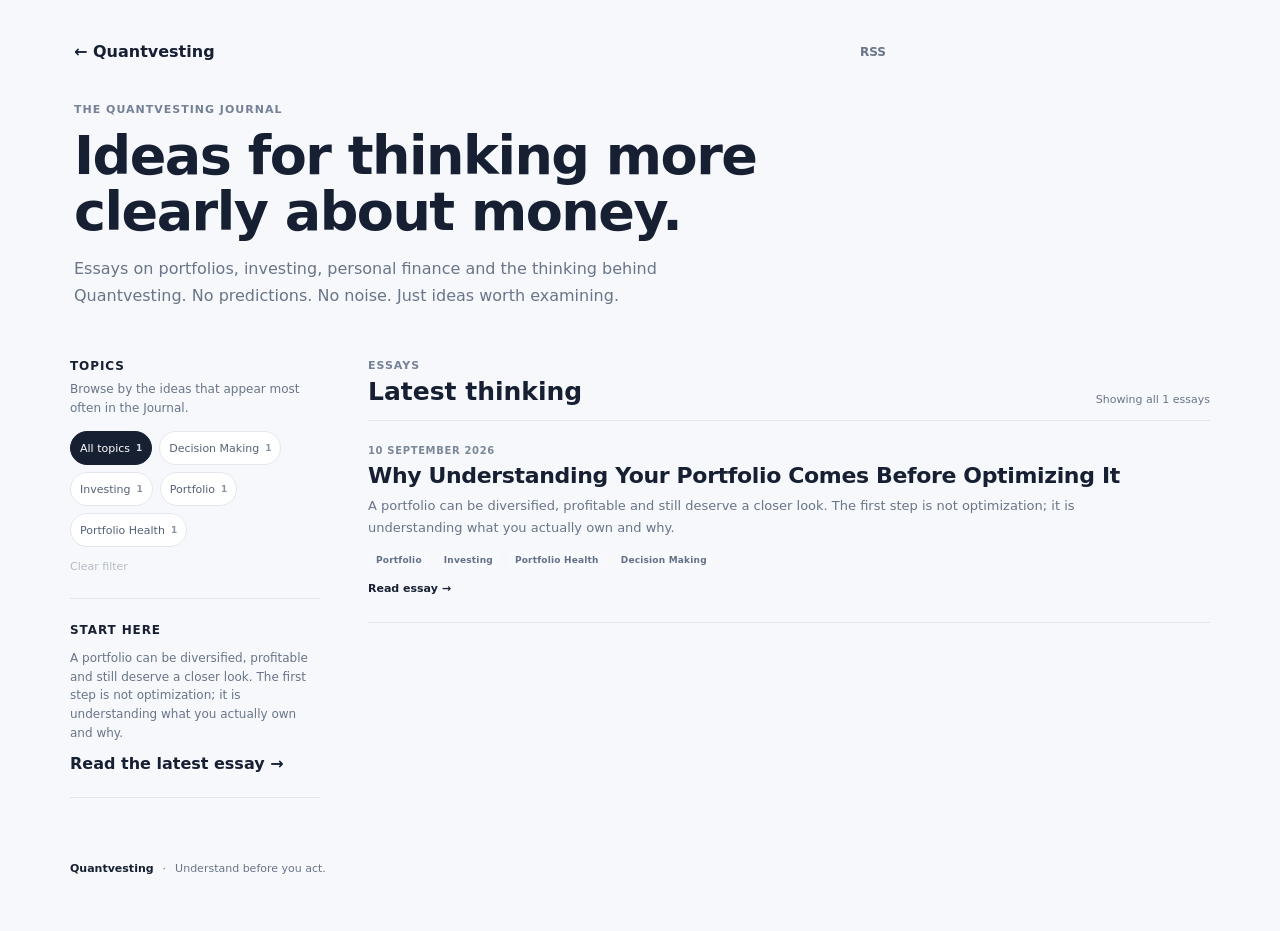
==== web/public/blog/index.html @ dbd79ffa "Add files via upload" ====
<!doctype html>
<html lang="en">
<head>
<meta charset="utf-8">
<meta name="viewport" content="width=device-width, initial-scale=1">
<title>Quantvesting Journal | Investing, Portfolios &amp; Personal Finance</title>
<meta name="description" content="Essays on investing, portfolios, personal finance and the ideas behind Quantvesting.">
<link rel="canonical" href="https://ankit-rathi.github.io/quantvesting_v3/blog/">
<meta property="og:title" content="Quantvesting Journal | Investing, Portfolios &amp; Personal Finance">
<meta property="og:description" content="Essays on investing, portfolios, personal finance and the ideas behind Quantvesting.">
<meta property="og:type" content="website">
<meta property="og:url" content="https://ankit-rathi.github.io/quantvesting_v3/blog/">
<link rel="stylesheet" href="../styles.css">
<link rel="stylesheet" href="blog.css">
</head>
<body>
<main class="journal-shell">
  <header class="journal-hero">
    <div class="journal-topline"><a class="back-link" href="../">← Quantvesting</a><a class="feed-link" href="feed.xml">RSS</a></div>
    <div class="eyebrow">THE QUANTVESTING JOURNAL</div>
    <h1>Ideas for thinking more clearly about money.</h1>
    <p class="journal-lede">Essays on portfolios, investing, personal finance and the thinking behind Quantvesting. No predictions. No noise. Just ideas worth examining.</p>
  </header>

  <div class="journal-layout">
    <aside class="journal-sidebar" aria-label="Journal topics">
      <div class="sidebar-block">
        <div class="sidebar-heading">Topics</div>
        <p class="sidebar-note">Browse by the ideas that appear most often in the Journal.</p>
        <div class="topic-cloud" id="topicCloud">
          <button class="topic-chip active" type="button" data-topic="all" aria-pressed="true">All topics<span>1</span></button>
          <button class="topic-chip" type="button" data-topic="decision-making" aria-pressed="false">Decision Making<span>1</span></button><button class="topic-chip" type="button" data-topic="investing" aria-pressed="false">Investing<span>1</span></button><button class="topic-chip" type="button" data-topic="portfolio" aria-pressed="false">Portfolio<span>1</span></button><button class="topic-chip" type="button" data-topic="portfolio-health" aria-pressed="false">Portfolio Health<span>1</span></button>
        </div>
        <button class="clear-filter" id="clearTopic" type="button">Clear filter</button>
      </div>
      <div class="sidebar-block sidebar-note-block">
        <div class="sidebar-heading">Start here</div>
        <p>A portfolio can be diversified, profitable and still deserve a closer look. The first step is not optimization; it is understanding what you actually own and why.</p>
        <a class="text-link" href="posts/why-understanding-your-portfolio-comes-before-optimizing-it/">Read the latest essay <span aria-hidden="true">→</span></a>
      </div>
    </aside>

    <section class="journal-content" aria-labelledby="journal-posts-heading">
      <div class="content-heading">
        <div>
          <div class="eyebrow">ESSAYS</div>
          <h2 id="journal-posts-heading">Latest thinking</h2>
        </div>
        <div class="filter-status" id="filterStatus" role="status" aria-live="polite">Showing all essays</div>
      </div>
      <div class="journal-posts" id="journalPosts">
        <article class="journal-post" data-tags="portfolio investing portfolio-health decision-making">
  <div class="post-date">10 September 2026</div>
  <h2><a href="posts/why-understanding-your-portfolio-comes-before-optimizing-it/">Why Understanding Your Portfolio Comes Before Optimizing It</a></h2>
  <p>A portfolio can be diversified, profitable and still deserve a closer look. The first step is not optimization; it is understanding what you actually own and why.</p>
  <div class="post-tags"><span class="post-tag">Portfolio</span><span class="post-tag">Investing</span><span class="post-tag">Portfolio Health</span><span class="post-tag">Decision Making</span></div>
  <a class="text-link" href="posts/why-understanding-your-portfolio-comes-before-optimizing-it/">Read essay <span aria-hidden="true">→</span></a>
</article>
      </div>
      <div class="empty-filter hidden" id="emptyFilter">No essays currently use this topic. Try another topic or clear the filter.</div>
    </section>
  </div>

  <footer class="journal-footer">
    <a href="../">Quantvesting</a>
    <span>·</span>
    <span>Understand before you act.</span>
  </footer>
</main>
<script src="blog.js" defer></script>
</body>
</html>
---- web/public/styles.css ----
:root {
  font-family: Inter, ui-sans-serif, system-ui, -apple-system, BlinkMacSystemFont, "Segoe UI", sans-serif;
  color: #172033;
  background: #f4f7fb;
}
* { box-sizing: border-box; }
body { margin: 0; }
.shell { max-width: 1120px; margin: 0 auto; padding: 28px 20px 56px; }
.hero { padding: 30px 4px 24px; }
.brand { font-size: 13px; font-weight: 800; letter-spacing: 2px; }
h1 { font-size: clamp(32px, 5vw, 54px); line-height: 1.04; margin: 16px 0 12px; letter-spacing: -1.5px; }
h2 { margin: 5px 0 8px; font-size: 25px; }
h3 { margin: 7px 0 15px; font-size: 19px; }
.muted { color: #697588; line-height: 1.55; }
.card { background: white; border: 1px solid #e0e6ef; border-radius: 18px; padding: 22px; box-shadow: 0 8px 30px rgba(23,32,51,.04); margin-top: 16px; }
.dropzone { min-height: 160px; border: 2px dashed #cbd5e1; border-radius: 16px; display: flex; flex-direction: column; align-items: center; justify-content: center; gap: 7px; margin: 20px 0; cursor: pointer; background: #fbfcfe; text-align: center; }
.dropzone:hover { border-color: #8b98aa; }
.dropzone input { display: none; }
.drop-title { font-weight: 750; }
.button { border: 0; border-radius: 10px; padding: 12px 18px; min-height: 44px; display: inline-flex; align-items: center; justify-content: center; gap: 6px; font: inherit; font-weight: 750; line-height: 1.2; text-decoration: none; cursor: pointer; background: #172033; color: white; }
.button:disabled { opacity: .4; cursor: not-allowed; }
.button.secondary { background: #eef2f7; color: #172033; }
.status-row, .section-heading { display: flex; justify-content: space-between; align-items: center; gap: 18px; }
.eyebrow { color: #758197; font-size: 11px; font-weight: 800; letter-spacing: 1px; }
.badge { border-radius: 999px; padding: 7px 10px; background: #eef2f7; font-size: 11px; font-weight: 800; }
.progress { height: 8px; background: #edf1f6; border-radius: 99px; margin-top: 22px; overflow: hidden; }
.progress div { height: 100%; width: 35%; background: #172033; border-radius: inherit; transition: width .5s ease; }
.error { color: #9d2f2f; background: #fff0f0; border: 1px solid #f1c9c9; border-radius: 10px; padding: 10px 12px; margin-top: 14px; }
.hidden { display: none !important; }
.kpi-grid { display: grid; grid-template-columns: repeat(6, minmax(0, 1fr)); gap: 10px; margin-top: 16px; }
.kpi { background: white; border: 1px solid #e0e6ef; border-radius: 14px; padding: 16px; min-height: 104px; }
.kpi .label { color: #758197; font-size: 11px; text-transform: uppercase; letter-spacing: .7px; }
.kpi .value { font-size: 24px; font-weight: 780; margin-top: 8px; }
.kpi .note { color: #758197; font-size: 11px; margin-top: 4px; }
.two-col { display: grid; grid-template-columns: 1fr 1fr; gap: 16px; }
.health-grid { display: grid; grid-template-columns: repeat(2, minmax(0, 1fr)); gap: 9px; }
.health-item { background: #f7f9fc; border-radius: 12px; padding: 12px; }
.health-item .value { font-size: 18px; font-weight: 760; }
.health-item .label { color: #758197; font-size: 11px; margin-top: 3px; }
@media (max-width: 850px) { .kpi-grid { grid-template-columns: repeat(2, minmax(0, 1fr)); } .two-col { grid-template-columns: 1fr; } }
@media (max-width: 560px) { .shell { padding: 18px 14px 40px; } .kpi-grid { grid-template-columns: 1fr 1fr; } .status-row, .section-heading { align-items: flex-start; } }
.auth-row{display:flex;gap:.75rem;align-items:center;margin:.75rem 0}.auth-row input{flex:1;padding:.8rem;border:1px solid #cbd5e1;border-radius:.5rem;font:inherit}@media(max-width:600px){.auth-row{flex-direction:column;align-items:stretch}}

#newAssessmentPending { margin-top: 1rem; }

.health-score { display:flex; align-items:center; gap:14px; background:#f7f9fc; border-radius:12px; padding:14px; margin-bottom:9px; }
.health-score-value { font-size:28px; font-weight:800; }
.health-score-label { font-size:13px; font-weight:750; }
.health-score-note { color:#758197; font-size:11px; margin-top:3px; }
.allocation-grid { grid-template-columns:repeat(3, minmax(0, 1fr)); }
@media (max-width:600px) { .allocation-grid { grid-template-columns:1fr; } }
.tabs{display:flex;gap:8px;flex-wrap:wrap;margin:18px 0 2px}.tab{border:1px solid #dce3ec;background:#fff;color:#4d5a6d;border-radius:999px;padding:10px 14px;font-weight:750;cursor:pointer}.tab.active{background:#172033;color:#fff;border-color:#172033}.tab-panel{margin-top:10px}.table-wrap{overflow:auto;border:1px solid #e3e8ef;border-radius:12px}.table-wrap table{width:100%;border-collapse:collapse;min-width:720px}.table-wrap th,.table-wrap td{padding:10px 12px;text-align:left;border-bottom:1px solid #edf0f5;font-size:12px;white-space:nowrap}.table-wrap th{font-size:10px;text-transform:uppercase;letter-spacing:.6px;color:#758197;background:#f8fafc}.table-wrap tr:last-child td{border-bottom:0}.qv-action{display:grid;grid-template-columns:150px 130px 1fr;gap:12px;align-items:start;padding:12px 0;border-bottom:1px solid #edf0f5;font-size:12px}.qv-action:last-child{border-bottom:0}.pill{display:inline-block;width:max-content;padding:5px 8px;border-radius:999px;background:#eef2f7;font-size:10px;font-weight:800}.evidence{color:#758197;margin-top:4px;font-size:11px}.empty{padding:14px;color:#758197;font-size:12px}@media(max-width:900px){.qv-action{grid-template-columns:1fr}.table-wrap table{min-width:650px}}
.allocation-total{grid-column:1/-1;padding:10px 12px;border-radius:10px;background:#eef7f1;color:#315c3d;font-size:11px}.allocation-total strong{float:right;font-size:14px}

.snapshot-note{grid-column:1/-1;font-size:.78rem;color:#687386;margin-top:-.5rem}

.disclaimer-inline{font-size:11px;color:#687386;line-height:1.55;margin:14px 0 0}.disclosure-card{margin-top:22px}.disclosure-card p{font-size:12px}.qv-disclaimer{background:#fafbfc}

.section-intro{margin-top:-4px;font-size:12px}.guide-card{padding-bottom:20px}.guide-grid{display:grid;grid-template-columns:repeat(2,minmax(0,1fr));gap:10px;margin-top:16px}.guide-item{background:#f7f9fc;border:1px solid #edf0f5;border-radius:12px;padding:13px}.guide-item strong{font-size:13px}.guide-item p{margin:5px 0 0;color:#697588;font-size:11px;line-height:1.5}.guide-footnote{margin-top:14px;padding:11px 12px;border-radius:10px;background:#fafbfc;color:#697588;font-size:11px;line-height:1.5}@media(max-width:650px){.guide-grid{grid-template-columns:1fr}}

.report-share{margin-top:16px}.report-link-row{display:flex;gap:10px;align-items:center}.report-link-row input{flex:1;min-width:0;padding:11px 12px;border:1px solid #d7dee8;border-radius:10px;font:inherit;color:#4d5a6d;background:#f8fafc}.report-link-status{font-size:11px;margin-top:8px}.report-link-note{font-size:11px;color:#758197;margin:10px 0 0}@media(max-width:600px){.report-link-row{flex-direction:column;align-items:stretch}}

.result-actions{display:flex;gap:10px;align-items:center;flex-wrap:wrap}.guide-section{margin-top:20px}.guide-section h4{margin:0 0 7px;font-size:13px}.sample-table{border:1px solid #edf0f5;border-radius:10px;overflow:hidden;margin:12px 0;background:#fff}.sample-table>div{display:grid;grid-template-columns:2fr 1fr 1fr}.sample-table>div>*{padding:9px 11px;border-bottom:1px solid #edf0f5;font-size:11px}.sample-table>div:last-child>*{border-bottom:0}.sample-table strong{font-size:10px;text-transform:uppercase;letter-spacing:.5px;color:#758197;background:#f8fafc}.pdf-error{margin-top:10px}.snapshot-note{line-height:1.5}.error{margin-top:10px}@media(max-width:650px){.result-actions{align-items:stretch}.result-actions .button{width:100%}}

/* Assessment print view: all report tabs are rendered sequentially using the same Web UI DOM and typography. */
.pdf-print-frame{position:fixed;right:0;bottom:0;width:1px;height:1px;border:0;opacity:0;pointer-events:none}

.home-opportunity-section .table-wrap{margin-top:14px}
.home-discovery-card{display:flex;justify-content:space-between;align-items:center;gap:18px}
.home-discovery-card h3{margin-bottom:6px}
.home-discovery-card p{margin:0}
.assessment-cta{display:flex;justify-content:space-between;align-items:center;gap:18px;margin-top:18px}
.assessment-cta h3{margin-bottom:6px}
.assessment-cta p{margin:0}
@media(max-width:650px){.assessment-cta,.home-discovery-card{align-items:stretch;flex-direction:column}.home-discovery-card .button{width:100%;text-align:center}}
@media print{
  @page{size:A4 portrait;margin:0}
  body{background:#fff!important;-webkit-print-color-adjust:exact;print-color-adjust:exact}
  .print-document{max-width:none!important;width:100%!important;margin:0!important;padding:12mm 10mm 14mm!important}
  .print-document .tab-panel{display:block!important;break-inside:auto}
  .print-document .card{break-inside:avoid;box-shadow:none}
  .print-document .kpi-grid{grid-template-columns:repeat(3,minmax(0,1fr))}
  .print-document .two-col{grid-template-columns:1fr 1fr}
  .print-document .table-wrap{overflow:visible!important}
  .print-document .table-wrap table{min-width:0!important;width:100%!important;table-layout:auto}
  .print-document .table-wrap th,.print-document .table-wrap td{white-space:normal!important;word-break:break-word;font-size:9px;padding:7px 8px}
  .print-document .qv-action{grid-template-columns:150px 120px 1fr}
  .print-document .eyebrow{font-size:10px}
  .print-document h2{font-size:22px}.print-document h3{font-size:17px}
  .print-document .tab-panel + .tab-panel{break-before:page}
  .print-document .disclosure-card{break-before:page}
}

.sortable-table .sort-button{border:0;background:transparent;color:inherit;font:inherit;font-size:10px;text-transform:uppercase;letter-spacing:.6px;font-weight:800;padding:0;cursor:pointer;white-space:nowrap}.sort-button:hover,.sort-button:focus{text-decoration:underline}.sort-indicator{margin-left:3px;opacity:.7}.holdings-count-note{font-size:11px;color:#758197;font-weight:500}.table-help{font-size:11px;margin:-4px 0 10px}
@media(max-width:1100px){.kpi-grid{grid-template-columns:repeat(3,minmax(0,1fr))}}

.guide-download{margin-top:12px}.guide-download:hover,.button:hover:not(:disabled){filter:brightness(.96)}


/* v5 UX refinement: quiet financial intelligence, progressive disclosure, responsive first. */
:root {
  --qv-ink: #172033;
  --qv-muted: #697588;
  --qv-border: #e2e7ee;
  --qv-soft: #f7f9fc;
  --qv-bg: #f6f8fb;
  --qv-radius: 16px;
  --qv-control-h: 46px;
}
body { background: var(--qv-bg); color: var(--qv-ink); }
.shell { max-width: 1160px; padding-top: 24px; }
.hero { max-width: 820px; padding: 34px 4px 28px; }
.hero .muted { max-width: 680px; font-size: 15px; }
.card, .soft-panel { border-radius: var(--qv-radius); box-shadow: none; }
.card { border-color: var(--qv-border); }
.soft-panel { margin-top: 18px; padding: 20px 22px; border: 1px solid var(--qv-border); background: rgba(255,255,255,.78); }
.primary-panel { padding: 24px; }
.button { min-height: var(--qv-control-h); border-radius: 10px; padding: 11px 17px; }
.button.secondary { border: 1px solid #dbe2eb; background: #fff; }
.button:hover:not(:disabled) { transform: translateY(-1px); }
.button:focus-visible, .tab:focus-visible, .sort-button:focus-visible { outline: 3px solid rgba(23,32,51,.16); outline-offset: 2px; }
.tabs { gap: 4px; margin: 14px 0 0; padding: 4px; border-bottom: 1px solid var(--qv-border); overflow-x: auto; flex-wrap: nowrap; scrollbar-width: thin; }
.tab { border: 0; border-radius: 8px; background: transparent; padding: 11px 13px; min-height: 42px; white-space: nowrap; color: #5c687a; }
.tab.active { background: var(--qv-ink); color: #fff; }
.upload-tabs { margin-bottom: 0; }
.upload-panel { border-top-left-radius: 0; border-top-right-radius: 0; margin-top: 0; }
.home-discovery-card, .assessment-cta { display:flex; justify-content:space-between; align-items:center; gap:24px; }
.home-discovery-card h3, .assessment-cta h3 { margin-bottom: 5px; }
.home-discovery-card p, .assessment-cta p { margin: 0; max-width: 700px; }
.home-opportunity-section { margin-top: 26px; }
.home-opportunity-section .table-wrap { margin-top: 12px; }
.home-opportunity-section h2 { margin-top: 4px; }
.home-opportunity-section .section-intro { max-width: 760px; }
.kpi-grid { grid-template-columns: 1.35fr 1.35fr repeat(3, 1fr); gap: 10px; }
.kpi { min-height: 92px; padding: 15px; border-radius: 13px; box-shadow: none; }
.kpi:nth-child(-n+2) .value { font-size: 27px; }
.kpi .value { font-size: 21px; }
.two-col { gap: 14px; }
.health-score { background: var(--qv-soft); border: 1px solid #edf0f4; }
.table-wrap { border-color: var(--qv-border); }
.table-wrap th { background: #f7f9fc; }
.result-actions { justify-content: flex-end; }
.assessment-cta { margin-top: 20px; }
.mobile-only { display:none !important; }

/* Holding cards replace the 11-column desktop table on narrow screens. */
.holding-card { border: 1px solid var(--qv-border); border-radius: 14px; background: #fff; padding: 15px; }
.holding-card + .holding-card { margin-top: 10px; }
.holding-card-head { display:flex; justify-content:space-between; gap:12px; align-items:flex-start; }
.holding-symbol { font-size:15px; font-weight:800; letter-spacing:.2px; }
.holding-review { margin-top:3px; }
.holding-current { margin-top:14px; font-size:21px; font-weight:800; }
.holding-upside { font-size:12px; color:#697588; margin-top:2px; }
.holding-meta { display:grid; grid-template-columns:repeat(2,minmax(0,1fr)); gap:8px; margin-top:14px; }
.holding-meta-item { background:var(--qv-soft); border-radius:10px; padding:9px 10px; }
.holding-meta-item .label { color:#758197; font-size:10px; text-transform:uppercase; letter-spacing:.55px; }
.holding-meta-item .value { margin-top:3px; font-size:12px; font-weight:750; }
.holding-details { margin-top:12px; color:#697588; font-size:11px; line-height:1.45; }

@media (max-width: 900px) {
  .kpi-grid { grid-template-columns: repeat(3,minmax(0,1fr)); }
  .hero { padding-top: 28px; }
}
@media (max-width: 700px) {
  .shell { padding: 14px 12px 36px; }
  .hero { padding: 24px 3px 20px; }
  h1 { font-size: clamp(31px, 9vw, 42px); letter-spacing:-1.1px; }
  .hero .muted { font-size:14px; }
  .tabs { margin-left:-4px; margin-right:-4px; }
  .tab { font-size:12px; padding:10px 11px; }
  .primary-panel, .card, .soft-panel { padding:18px; }
  .kpi-grid { grid-template-columns: repeat(2,minmax(0,1fr)); }
  .kpi:nth-child(-n+2) .value { font-size:24px; }
  .kpi .value { font-size:19px; }
  .status-row, .section-heading { flex-direction:column; }
  .result-actions { width:100%; justify-content:stretch; }
  .result-actions .button { flex:1; }
  .home-discovery-card, .assessment-cta { align-items:stretch; flex-direction:column; gap:14px; }
  .home-discovery-card .button, .assessment-cta .button { width:100%; }
  .desktop-only { display:none !important; }
  .mobile-only { display:block !important; }
  .holding-cards { margin-top: 4px; }
}
@media (max-width: 430px) {
  .kpi-grid { gap:8px; }
  .kpi { padding:13px; min-height:86px; }
  .kpi .value { font-size:18px; }
  .kpi:nth-child(-n+2) .value { font-size:22px; }
  .kpi .label { font-size:10px; }
  .home-opportunity-section .table-wrap table { min-width: 560px; }
}

/* Quantvesting Journal entry point. */
.journal-cta{display:flex;justify-content:space-between;align-items:center;gap:20px;padding-top:18px;border-top:1px solid var(--qv-border,#e2e7ee)}
.journal-cta h4{margin-bottom:5px}
.journal-cta p{margin:0;max-width:650px}
@media(max-width:650px){.journal-cta{align-items:stretch;flex-direction:column}.journal-cta .button{width:100%;text-align:center}}
---- web/public/blog/blog.css ----
/* Quantvesting Journal — shared visual language with the assessment UI. */
:root {
  --journal-ink: #172033;
  --journal-muted: #697588;
  --journal-border: #e2e7ee;
  --journal-soft: #f7f9fc;
  --journal-accent: #31425d;
}

body { background: var(--qv-bg, #f6f8fb); color: var(--journal-ink); }
.journal-shell { max-width: 1180px; margin: 0 auto; padding: 24px 20px 56px; }
.journal-hero { max-width: 820px; padding: 18px 4px 34px; }
.journal-topline, .article-topline { display:flex; justify-content:space-between; align-items:center; gap:16px; margin-bottom:42px; }
.back-link, .feed-link, .text-link { color: var(--journal-ink); font-weight:750; text-decoration:none; }
.back-link:hover, .feed-link:hover, .text-link:hover { text-decoration:underline; text-underline-offset:3px; }
.feed-link { color: var(--journal-muted); font-size:12px; }
.journal-hero h1 { max-width: 760px; margin-top: 12px; }
.journal-lede { max-width: 700px; color: var(--journal-muted); font-size: 16px; line-height: 1.65; }
.journal-layout { display:grid; grid-template-columns: 250px minmax(0,1fr); gap:48px; align-items:start; }
.journal-sidebar { position:sticky; top:18px; }
.sidebar-block { padding-bottom:24px; margin-bottom:24px; border-bottom:1px solid var(--journal-border); }
.sidebar-heading { font-size:12px; font-weight:850; letter-spacing:.9px; text-transform:uppercase; }
.sidebar-note { color:var(--journal-muted); font-size:12px; line-height:1.55; margin:7px 0 14px; }
.topic-cloud { display:flex; flex-wrap:wrap; gap:7px; align-items:center; }
.topic-chip { border:1px solid var(--journal-border); background:#fff; color:#556176; border-radius:999px; padding:7px 9px; min-height:34px; display:inline-flex; align-items:center; gap:6px; cursor:pointer; font:inherit; font-size:11px; line-height:1; transition:background .15s ease, color .15s ease, border-color .15s ease, transform .15s ease; }
.topic-chip span { color:#8a94a4; font-size:9px; font-weight:800; }
.topic-chip--large { font-size:12px; font-weight:800; padding-inline:10px; }
.topic-chip:hover { transform:translateY(-1px); border-color:#cfd7e3; }
.topic-chip.active { background:var(--journal-ink); border-color:var(--journal-ink); color:#fff; }
.topic-chip.active span { color:#d9dfeb; }
.topic-chip:focus-visible, .clear-filter:focus-visible, .back-link:focus-visible, .feed-link:focus-visible, .text-link:focus-visible { outline:3px solid rgba(23,32,51,.16); outline-offset:3px; border-radius:4px; }
.clear-filter { margin-top:13px; border:0; background:none; padding:0; color:var(--journal-muted); font:inherit; font-size:11px; cursor:pointer; text-decoration:underline; text-underline-offset:3px; }
.clear-filter:disabled { opacity:.45; cursor:default; text-decoration:none; }
.sidebar-note-block p { color:var(--journal-muted); font-size:12px; line-height:1.55; }
.content-heading { display:flex; justify-content:space-between; align-items:end; gap:20px; margin-bottom:14px; }
.content-heading h2 { margin-bottom:0; }
.filter-status { color:var(--journal-muted); font-size:11px; }
.journal-posts { border-top:1px solid var(--journal-border); }
.journal-post { padding:24px 0 26px; border-bottom:1px solid var(--journal-border); }
.journal-post[hidden] { display:none; }
.post-date { color:#7c8798; font-size:10px; font-weight:800; letter-spacing:.65px; text-transform:uppercase; }
.journal-post h2 { margin:7px 0 7px; font-size:22px; letter-spacing:-.35px; }
.journal-post h2 a { color:var(--journal-ink); text-decoration:none; }
.journal-post h2 a:hover { text-decoration:underline; text-underline-offset:4px; }
.journal-post p { max-width:720px; margin:0 0 12px; color:var(--journal-muted); font-size:13px; line-height:1.65; }
.post-tags { display:flex; flex-wrap:wrap; gap:6px; align-items:center; }
.post-tag { display:inline-flex; align-items:center; border-radius:999px; background:var(--journal-soft); color:#637086; padding:5px 8px; font-size:9px; font-weight:800; letter-spacing:.2px; }
.journal-post .text-link { display:inline-block; margin-top:12px; font-size:11px; }
.empty-filter { padding:28px 0; color:var(--journal-muted); font-size:12px; }
.empty-filter.hidden { display:none; }
.journal-footer { display:flex; gap:9px; align-items:center; margin-top:40px; color:var(--journal-muted); font-size:11px; }
.journal-footer a { color:var(--journal-ink); font-weight:800; text-decoration:none; }
.article-shell { max-width:900px; }
.article-topline { margin-bottom:52px; }
.article { max-width:760px; margin:0 auto; }
.article-header { padding-bottom:30px; border-bottom:1px solid var(--journal-border); }
.article-header h1 { margin:12px 0 14px; font-size:clamp(34px,5vw,52px); line-height:1.08; letter-spacing:-1.5px; }
.article-excerpt { margin:0; color:var(--journal-muted); font-size:16px; line-height:1.65; }
.article-meta { display:flex; flex-wrap:wrap; align-items:center; gap:10px; margin-top:18px; color:#7c8798; font-size:11px; }
.article-body { padding:32px 0 10px; color:#263247; font-size:15px; line-height:1.8; }
.article-body h2 { margin:34px 0 10px; font-size:25px; }
.article-body h3 { margin:30px 0 8px; font-size:19px; }
.article-body p { margin:0 0 18px; }
.article-body ul, .article-body ol { margin:0 0 20px; padding-left:24px; }
.article-body li { margin:5px 0; }
.article-body blockquote { margin:24px 0; padding:3px 0 3px 20px; border-left:3px solid #cbd3df; color:#4e5c71; font-size:18px; line-height:1.65; }
.article-body strong { color:var(--journal-ink); }
.article-body a { color:#2e496e; text-decoration:underline; text-underline-offset:3px; }
.article-body code { padding:2px 5px; border-radius:5px; background:var(--journal-soft); font-size:.9em; }
.article-next { max-width:760px; margin:26px auto 0; padding-top:22px; border-top:1px solid var(--journal-border); }
@media (max-width: 820px) {
  .journal-layout { grid-template-columns:1fr; gap:28px; }
  .journal-sidebar { position:static; order:0; }
  .journal-content { order:1; }
  .sidebar-block { margin-bottom:0; padding-bottom:20px; }
  .sidebar-note-block { display:none; }
}
@media (max-width: 600px) {
  .journal-shell { padding:14px 14px 42px; }
  .journal-hero { padding:12px 2px 28px; }
  .journal-topline, .article-topline { margin-bottom:34px; }
  .journal-lede, .article-excerpt { font-size:14px; }
  .content-heading { align-items:flex-start; flex-direction:column; gap:5px; }
  .article-header h1 { font-size:34px; }
  .article-body { font-size:15px; }
  .article-body blockquote { font-size:16px; }
}
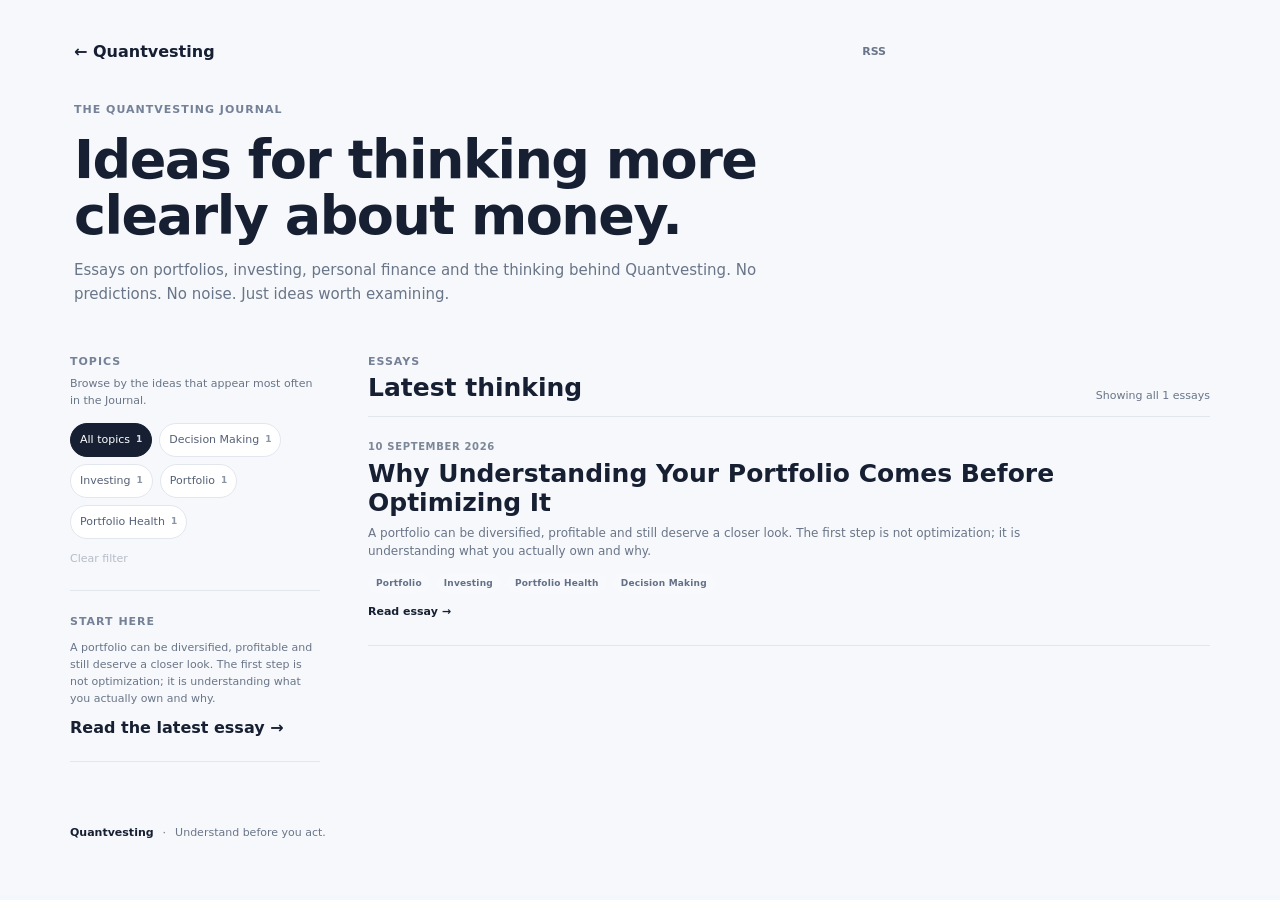
==== commit c0a529c7: "Add files via upload" ====
--- a/web/public/blog/index.html
+++ b/web/public/blog/index.html
@@ -5,11 +5,11 @@
 <meta name="viewport" content="width=device-width, initial-scale=1">
 <title>Quantvesting Journal | Investing, Portfolios &amp; Personal Finance</title>
 <meta name="description" content="Essays on investing, portfolios, personal finance and the ideas behind Quantvesting.">
-<link rel="canonical" href="https://ankit-rathi.github.io/quantvesting_v3/blog/">
+<link rel="canonical" href="https://quantvesting-v3.rathi-ankit.workers.dev/blog/">
 <meta property="og:title" content="Quantvesting Journal | Investing, Portfolios &amp; Personal Finance">
 <meta property="og:description" content="Essays on investing, portfolios, personal finance and the ideas behind Quantvesting.">
 <meta property="og:type" content="website">
-<meta property="og:url" content="https://ankit-rathi.github.io/quantvesting_v3/blog/">
+<meta property="og:url" content="https://quantvesting-v3.rathi-ankit.workers.dev/blog/">
 <link rel="stylesheet" href="../styles.css">
 <link rel="stylesheet" href="blog.css">
 </head>
--- a/web/public/blog/blog.css
+++ b/web/public/blog/blog.css
@@ -1,73 +1,65 @@
-/* Quantvesting Journal — shared visual language with the assessment UI. */
-:root {
-  --journal-ink: #172033;
-  --journal-muted: #697588;
-  --journal-border: #e2e7ee;
-  --journal-soft: #f7f9fc;
-  --journal-accent: #31425d;
-}
+/* Quantvesting Journal — uses the same typography, palette and controls as the assessment UI. */
 
-body { background: var(--qv-bg, #f6f8fb); color: var(--journal-ink); }
 .journal-shell { max-width: 1180px; margin: 0 auto; padding: 24px 20px 56px; }
 .journal-hero { max-width: 820px; padding: 18px 4px 34px; }
 .journal-topline, .article-topline { display:flex; justify-content:space-between; align-items:center; gap:16px; margin-bottom:42px; }
-.back-link, .feed-link, .text-link { color: var(--journal-ink); font-weight:750; text-decoration:none; }
+.back-link, .feed-link, .text-link { color: var(--qv-ink); font-weight:750; text-decoration:none; }
 .back-link:hover, .feed-link:hover, .text-link:hover { text-decoration:underline; text-underline-offset:3px; }
-.feed-link { color: var(--journal-muted); font-size:12px; }
-.journal-hero h1 { max-width: 760px; margin-top: 12px; }
-.journal-lede { max-width: 700px; color: var(--journal-muted); font-size: 16px; line-height: 1.65; }
+.feed-link { color: var(--qv-muted); font-size:11px; }
+.journal-hero h1 { max-width: 760px; margin-top: 16px; }
+.journal-lede { max-width: 700px; color: var(--qv-muted); font-size:15px; line-height:1.55; }
 .journal-layout { display:grid; grid-template-columns: 250px minmax(0,1fr); gap:48px; align-items:start; }
 .journal-sidebar { position:sticky; top:18px; }
-.sidebar-block { padding-bottom:24px; margin-bottom:24px; border-bottom:1px solid var(--journal-border); }
-.sidebar-heading { font-size:12px; font-weight:850; letter-spacing:.9px; text-transform:uppercase; }
-.sidebar-note { color:var(--journal-muted); font-size:12px; line-height:1.55; margin:7px 0 14px; }
+.sidebar-block { padding-bottom:24px; margin-bottom:24px; border-bottom:1px solid var(--qv-border); }
+.sidebar-heading { font-size:11px; font-weight:800; letter-spacing:1px; text-transform:uppercase; color:#758197; }
+.sidebar-note { color:var(--qv-muted); font-size:11px; line-height:1.55; margin:7px 0 14px; }
 .topic-cloud { display:flex; flex-wrap:wrap; gap:7px; align-items:center; }
-.topic-chip { border:1px solid var(--journal-border); background:#fff; color:#556176; border-radius:999px; padding:7px 9px; min-height:34px; display:inline-flex; align-items:center; gap:6px; cursor:pointer; font:inherit; font-size:11px; line-height:1; transition:background .15s ease, color .15s ease, border-color .15s ease, transform .15s ease; }
+.topic-chip { border:1px solid var(--qv-border); background:#fff; color:#556176; border-radius:999px; padding:7px 9px; min-height:34px; display:inline-flex; align-items:center; gap:6px; cursor:pointer; font:inherit; font-size:11px; line-height:1; transition:background .15s ease, color .15s ease, border-color .15s ease, transform .15s ease; }
 .topic-chip span { color:#8a94a4; font-size:9px; font-weight:800; }
 .topic-chip--large { font-size:12px; font-weight:800; padding-inline:10px; }
 .topic-chip:hover { transform:translateY(-1px); border-color:#cfd7e3; }
-.topic-chip.active { background:var(--journal-ink); border-color:var(--journal-ink); color:#fff; }
+.topic-chip.active { background:var(--qv-ink); border-color:var(--qv-ink); color:#fff; }
 .topic-chip.active span { color:#d9dfeb; }
 .topic-chip:focus-visible, .clear-filter:focus-visible, .back-link:focus-visible, .feed-link:focus-visible, .text-link:focus-visible { outline:3px solid rgba(23,32,51,.16); outline-offset:3px; border-radius:4px; }
-.clear-filter { margin-top:13px; border:0; background:none; padding:0; color:var(--journal-muted); font:inherit; font-size:11px; cursor:pointer; text-decoration:underline; text-underline-offset:3px; }
+.clear-filter { margin-top:13px; border:0; background:none; padding:0; color:var(--qv-muted); font:inherit; font-size:11px; cursor:pointer; text-decoration:underline; text-underline-offset:3px; }
 .clear-filter:disabled { opacity:.45; cursor:default; text-decoration:none; }
-.sidebar-note-block p { color:var(--journal-muted); font-size:12px; line-height:1.55; }
+.sidebar-note-block p { color:var(--qv-muted); font-size:11px; line-height:1.55; }
 .content-heading { display:flex; justify-content:space-between; align-items:end; gap:20px; margin-bottom:14px; }
 .content-heading h2 { margin-bottom:0; }
-.filter-status { color:var(--journal-muted); font-size:11px; }
-.journal-posts { border-top:1px solid var(--journal-border); }
-.journal-post { padding:24px 0 26px; border-bottom:1px solid var(--journal-border); }
+.filter-status { color:var(--qv-muted); font-size:11px; }
+.journal-posts { border-top:1px solid var(--qv-border); }
+.journal-post { padding:24px 0 26px; border-bottom:1px solid var(--qv-border); }
 .journal-post[hidden] { display:none; }
 .post-date { color:#7c8798; font-size:10px; font-weight:800; letter-spacing:.65px; text-transform:uppercase; }
-.journal-post h2 { margin:7px 0 7px; font-size:22px; letter-spacing:-.35px; }
-.journal-post h2 a { color:var(--journal-ink); text-decoration:none; }
+.journal-post h2 { margin:7px 0 7px; }
+.journal-post h2 a { color:var(--qv-ink); text-decoration:none; }
 .journal-post h2 a:hover { text-decoration:underline; text-underline-offset:4px; }
-.journal-post p { max-width:720px; margin:0 0 12px; color:var(--journal-muted); font-size:13px; line-height:1.65; }
+.journal-post p { max-width:720px; margin:0 0 12px; color:var(--qv-muted); font-size:12px; line-height:1.55; }
 .post-tags { display:flex; flex-wrap:wrap; gap:6px; align-items:center; }
-.post-tag { display:inline-flex; align-items:center; border-radius:999px; background:var(--journal-soft); color:#637086; padding:5px 8px; font-size:9px; font-weight:800; letter-spacing:.2px; }
+.post-tag { display:inline-flex; align-items:center; border-radius:999px; background:var(--qv-soft); color:#637086; padding:5px 8px; font-size:9px; font-weight:800; letter-spacing:.2px; }
 .journal-post .text-link { display:inline-block; margin-top:12px; font-size:11px; }
-.empty-filter { padding:28px 0; color:var(--journal-muted); font-size:12px; }
+.empty-filter { padding:28px 0; color:var(--qv-muted); font-size:12px; }
 .empty-filter.hidden { display:none; }
-.journal-footer { display:flex; gap:9px; align-items:center; margin-top:40px; color:var(--journal-muted); font-size:11px; }
-.journal-footer a { color:var(--journal-ink); font-weight:800; text-decoration:none; }
+.journal-footer { display:flex; gap:9px; align-items:center; margin-top:40px; color:var(--qv-muted); font-size:11px; }
+.journal-footer a { color:var(--qv-ink); font-weight:800; text-decoration:none; }
 .article-shell { max-width:900px; }
 .article-topline { margin-bottom:52px; }
 .article { max-width:760px; margin:0 auto; }
-.article-header { padding-bottom:30px; border-bottom:1px solid var(--journal-border); }
-.article-header h1 { margin:12px 0 14px; font-size:clamp(34px,5vw,52px); line-height:1.08; letter-spacing:-1.5px; }
-.article-excerpt { margin:0; color:var(--journal-muted); font-size:16px; line-height:1.65; }
+.article-header { padding-bottom:30px; border-bottom:1px solid var(--qv-border); }
+.article-header h1 { margin:16px 0 14px; }
+.article-excerpt { margin:0; color:var(--qv-muted); font-size:15px; line-height:1.55; }
 .article-meta { display:flex; flex-wrap:wrap; align-items:center; gap:10px; margin-top:18px; color:#7c8798; font-size:11px; }
-.article-body { padding:32px 0 10px; color:#263247; font-size:15px; line-height:1.8; }
-.article-body h2 { margin:34px 0 10px; font-size:25px; }
-.article-body h3 { margin:30px 0 8px; font-size:19px; }
+.article-body { padding:32px 0 10px; color:#263247; font-size:16px; line-height:1.65; }
+.article-body h2 { margin:34px 0 10px; }
+.article-body h3 { margin:30px 0 8px; }
 .article-body p { margin:0 0 18px; }
 .article-body ul, .article-body ol { margin:0 0 20px; padding-left:24px; }
 .article-body li { margin:5px 0; }
-.article-body blockquote { margin:24px 0; padding:3px 0 3px 20px; border-left:3px solid #cbd3df; color:#4e5c71; font-size:18px; line-height:1.65; }
-.article-body strong { color:var(--journal-ink); }
+.article-body blockquote { margin:24px 0; padding:3px 0 3px 20px; border-left:3px solid #cbd3df; color:#4e5c71; font-size:17px; line-height:1.55; }
+.article-body strong { color:var(--qv-ink); }
 .article-body a { color:#2e496e; text-decoration:underline; text-underline-offset:3px; }
-.article-body code { padding:2px 5px; border-radius:5px; background:var(--journal-soft); font-size:.9em; }
-.article-next { max-width:760px; margin:26px auto 0; padding-top:22px; border-top:1px solid var(--journal-border); }
+.article-body code { padding:2px 5px; border-radius:5px; background:var(--qv-soft); font-size:.9em; }
+.article-next { max-width:760px; margin:26px auto 0; padding-top:22px; border-top:1px solid var(--qv-border); }
 @media (max-width: 820px) {
   .journal-layout { grid-template-columns:1fr; gap:28px; }
   .journal-sidebar { position:static; order:0; }
@@ -81,7 +73,7 @@
   .journal-topline, .article-topline { margin-bottom:34px; }
   .journal-lede, .article-excerpt { font-size:14px; }
   .content-heading { align-items:flex-start; flex-direction:column; gap:5px; }
-  .article-header h1 { font-size:34px; }
-  .article-body { font-size:15px; }
+  .article-header h1 { margin-top:12px; }
+  .article-body { font-size:16px; }
   .article-body blockquote { font-size:16px; }
 }
